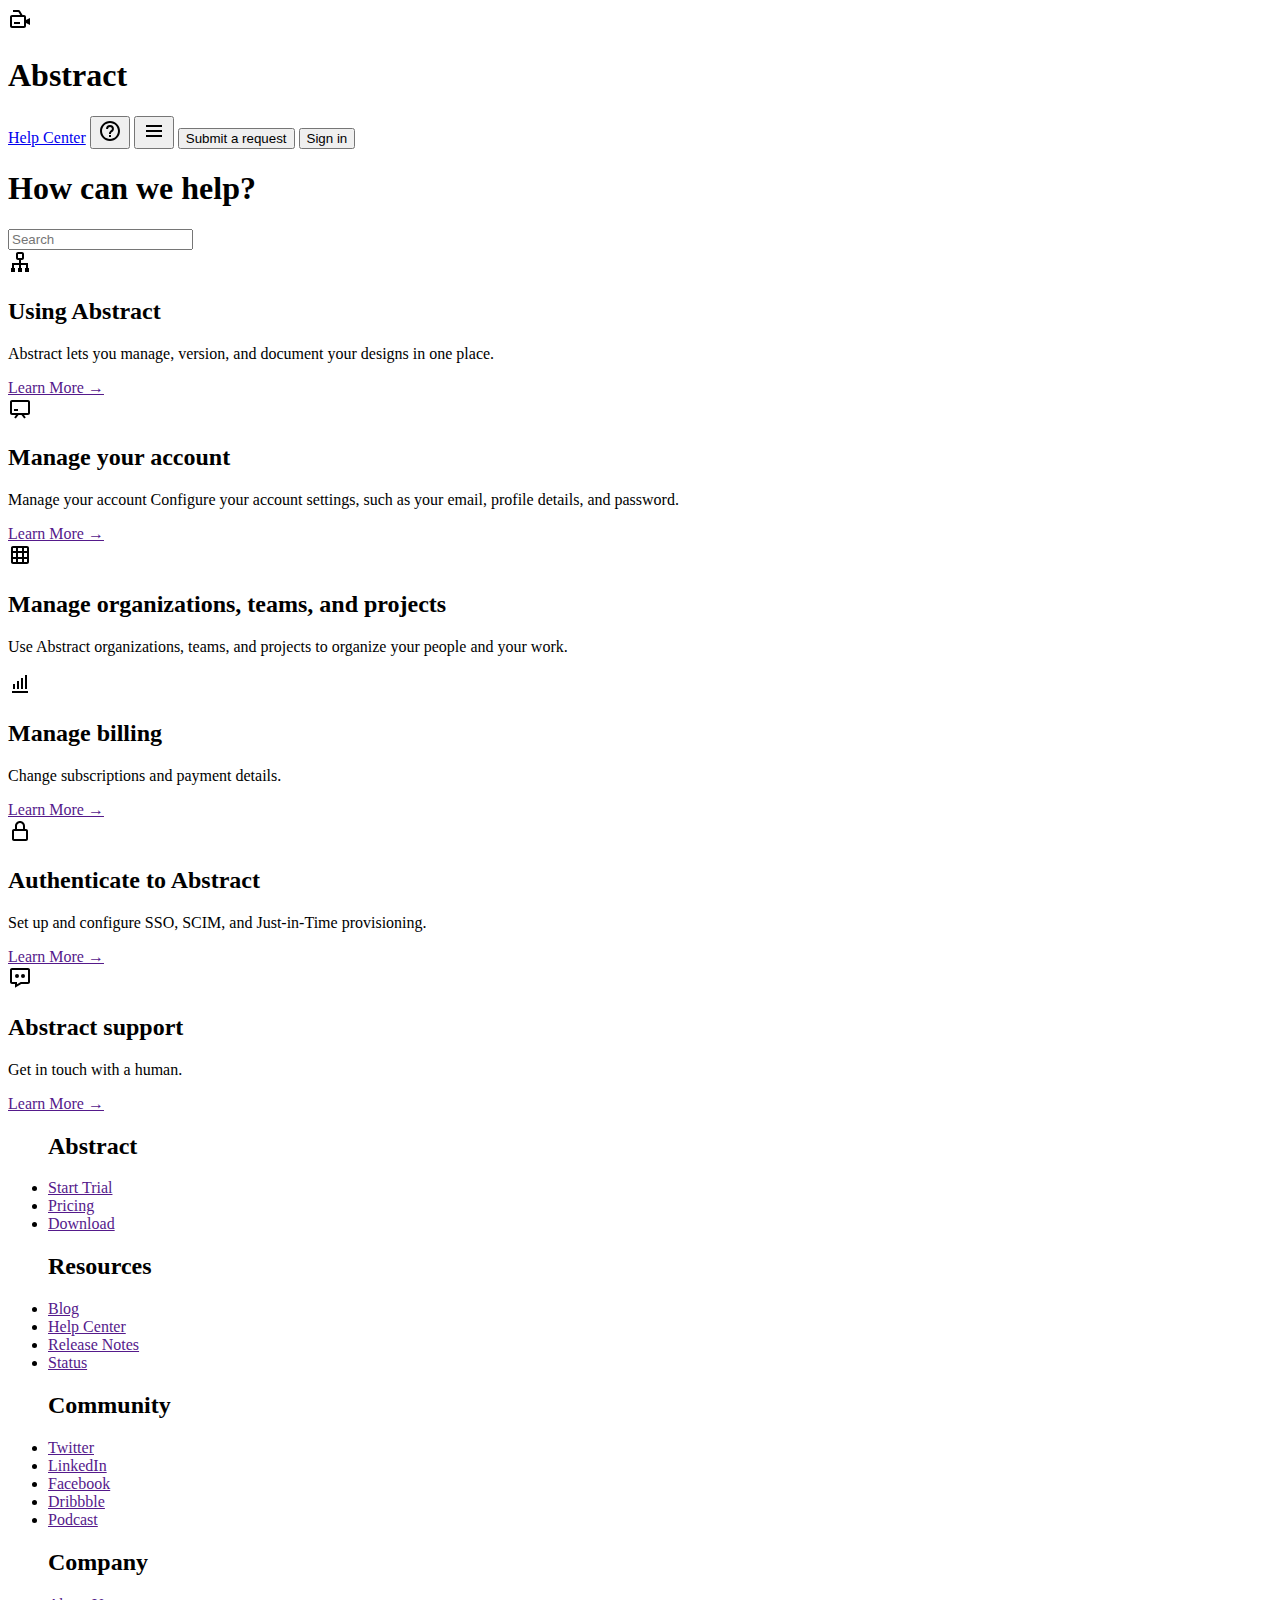
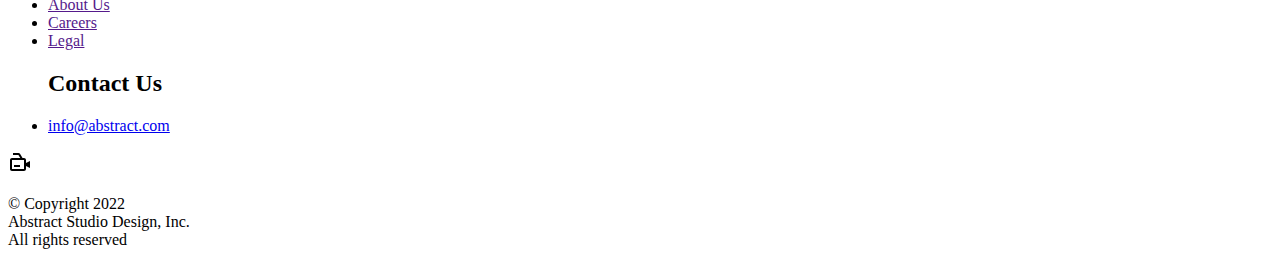
==== level-1/abstract/index.html @ 0150ed01 "Add BEM naming convention to html classes" ====
<!DOCTYPE html>
<html lang="en">
<head>
  <meta charset="UTF-8">
  <meta name="viewport" content="width=device-width, initial-scale=1.0"> 
  <title>Abstract</title>
  <link rel="stylesheet" href="./style.css">
</head>
<body>
  <header>
    <nav class="header">
      <img class="header__logo" src="./images/bx-logo.svg" alt="Company logo">
      <h1 class="header__logo-name">Abstract</h1>
      <a class="header__link" href="./index.html">Help Center</a>
      <button class="header__search">
        <img src="./images/bx-magnifying-glass.svg" alt="Magnifying glass icon">
      </button>
      <button class="header__hamburger">
        <img src="./images/bx-menu.svg" alt="Hamburger icon">
      </button>
      <button class="header__submit-request">Submit a request</button>
      <button class="header__sign-in">Sign in</button>
    </nav> 
  </header>
  <main>
    <section class="search-section">
      <h1 class="search-section__header">How can we help?</h1>
      <input class="search-section__search-bar" id="help-search" type="search" name="search" placeholder="Search">
    </section>
    <section class="catagory-list">
      <div class="catagory-list__item">
        <div><img src="./images/bx-sitemap.svg" alt="Branching Filesystem Icon"></div>
        <div>
          <h2>Using Abstract</h2>
          <p>Abstract lets you manage, version, and document your designs in 
            one place.</p>
          <a href="">Learn More &#8594</a>
        </div>
      </div>
      <div class="catagory-list__item">
        <div><img src="./images/bx-chalkboard.svg" alt="Chalkboard Icon"></div>
        <div>
          <h2>Manage your account</h2>
          <p>Manage your account Configure your account settings, such as your 
            email, profile details, and password.</p>
          <a href="">Learn More &#8594</a>
        </div>
      </div>
      <div class="catagory-list__item">
        <div><img src="./images/bx-grid.svg" alt="Grid Icon"></div>
        <div>
          <h2>Manage organizations, teams, and projects</h2>
          <p>Use Abstract organizations, teams, and projects to organize your 
            people and your work.</p>
        </div>
      </div>
      <div class="catagory-list__item">
        <div><img src="./images/bx-bar-chart-alt.svg" alt="Bar chart Icon"></div>
        <div>
          <h2>Manage billing</h2>
          <p>Change subscriptions and payment details.</p>
          <a href="">Learn More &#8594</a>
        </div>
      </div>
      <div class="catagory-list__item">
        <div><img src="./images/bx-lock-alt.svg" alt="Padlock Icon"></div>
        <div>
          <h2>Authenticate to Abstract</h2>
          <p>Set up and configure SSO, SCIM, and Just-in-Time provisioning.</p>
          <a href="">Learn More &#8594</a>
        </div>
      </div>
      <div class="catagory-list__item">
        <div><img src="./images/bx-message-dots.svg" alt="Message notification Icon"></div>
        <div>
          <h2>Abstract support</h2>
          <p>Get in touch with a human.</p>
          <a href="">Learn More &#8594</a>
        </div>
      </div>
    </section>
  </main>
  <footer>
    <section class="footer-links">
      <ul>
        <h2>Abstract</h2>
        <li><a href="">Start Trial</a></li>
        <li><a href="">Pricing</a></li>
        <li><a href="">Download</a></li>
      </ul>
      <ul>
        <h2>Resources</h2>
        <li><a href="">Blog</a></li>
        <li><a href="">Help Center</a></li>
        <li><a href="">Release Notes</a></li>
        <li><a href="">Status</a></li>
      </ul>
      <ul>
        <h2>Community</h2>
        <li><a href="">Twitter</a></li>
        <li><a href="">LinkedIn</a></li>
        <li><a href="">Facebook</a></li>
        <li><a href="">Dribbble</a></li>
        <li><a href="">Podcast</a></li>
      </ul>
      <ul>
        <h2>Company</h2>
        <li><a href="">About Us</a></li>
        <li><a href="">Careers</a></li>
        <li><a href="">Legal</a></li>
        <h2>Contact Us</h2>
        <li><a href="mailto:info@abstract.com">info@abstract.com</a></li>
      </ul>
    </section>
    <section class="footer-copyright">
      <img src="./images/bx-logo.svg" alt="Company Logo">
      <p>© Copyright 2022<br>
        Abstract Studio Design, Inc.<br>
        All rights reserved</p>
    </section>
  </footer>
</body>
</html>
---- level-1/abstract/style.css ----
@import url('https://fonts.googleapis.com/css2?family=Roboto:wght@400;700&display=swap');

:root{
  --ff-primary: 'Roboto', sans-serif;  
  --clr-primary-dark: #000000;
  --clr-primary-light: #fff;
  --clr-accent: #4C5FD5;
  --clr-neutral: #dadbf1;
}

/* GLOBAL */
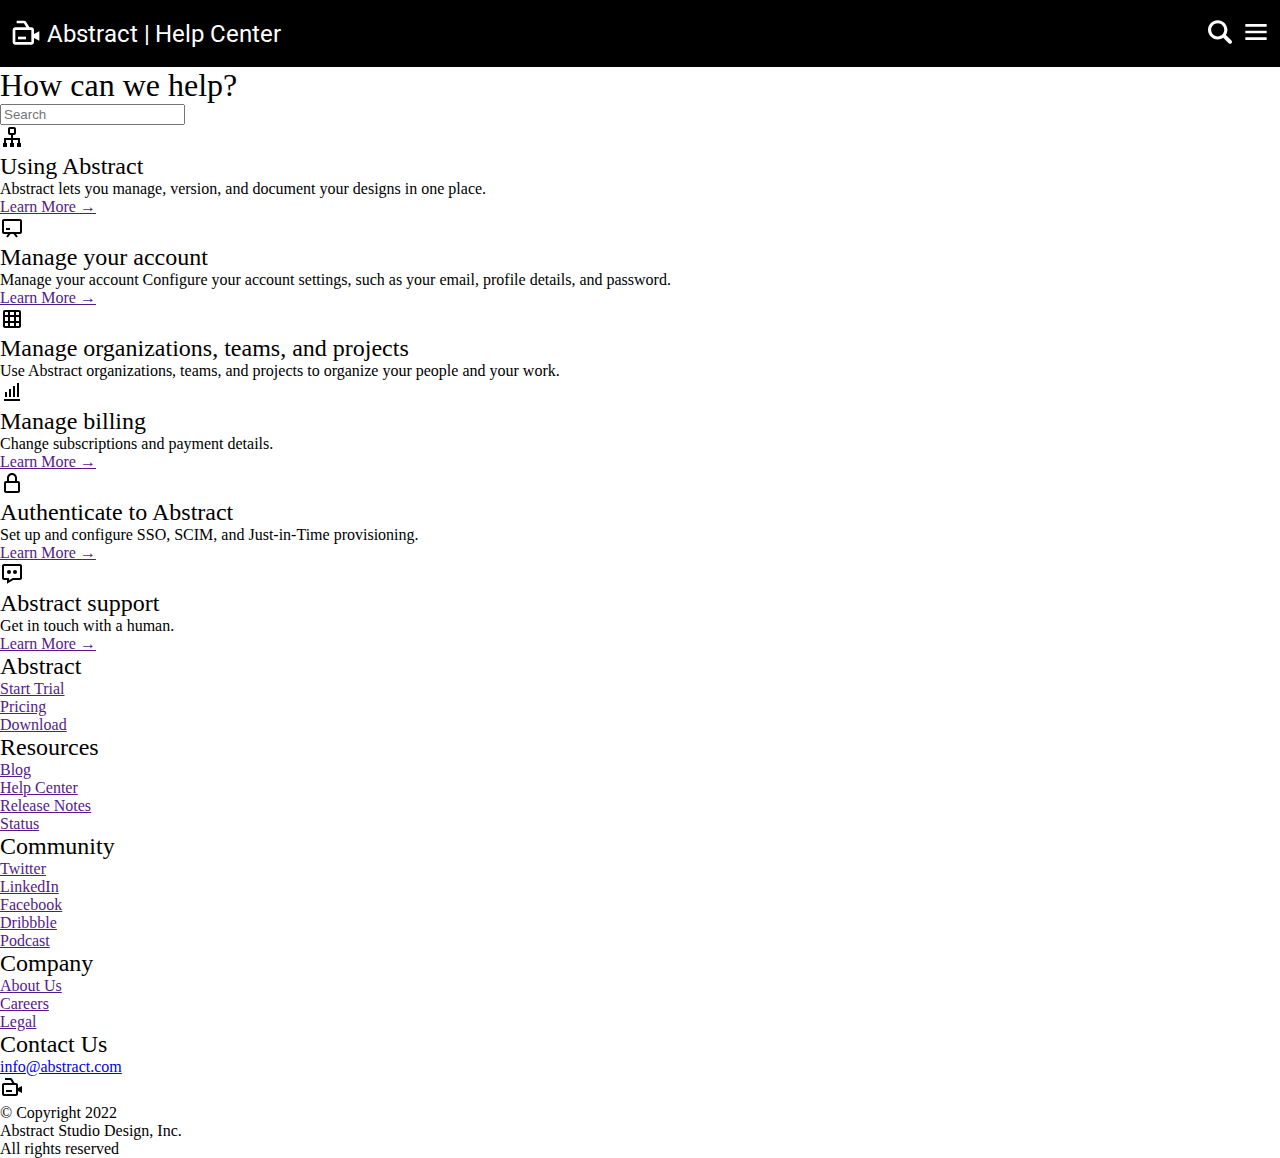
==== commit eee2c91b: "Add basic Header style" ====
--- a/level-1/abstract/index.html
+++ b/level-1/abstract/index.html
@@ -9,17 +9,21 @@
 <body>
   <header>
     <nav class="header">
-      <img class="header__logo" src="./images/bx-logo.svg" alt="Company logo">
-      <h1 class="header__logo-name">Abstract</h1>
+      <img class="header__logo filter--white" src="./images/bx-logo.svg" alt="Company logo">
+      <h1 class="header__logo-name">Abstract |</h1>
       <a class="header__link" href="./index.html">Help Center</a>
-      <button class="header__search">
-        <img src="./images/bx-magnifying-glass.svg" alt="Magnifying glass icon">
-      </button>
-      <button class="header__hamburger">
-        <img src="./images/bx-menu.svg" alt="Hamburger icon">
-      </button>
-      <button class="header__submit-request">Submit a request</button>
-      <button class="header__sign-in">Sign in</button>
+      <div class="header__button-container header__button-container--small-screen">
+        <button class="header__search">
+          <img class="filter--white" src="./images/bx-magnifying-glass.svg" alt="Magnifying glass icon">
+        </button>
+        <button class="header__hamburger">
+          <img class="filter--white" src="./images/bx-menu.svg" alt="Hamburger icon">
+        </button>
+      </div>
+      <div class="hidden header__button-container header__button-container--big-screen">
+        <button class="header__submit-request">Submit a request</button>
+        <button class="header__sign-in">Sign in</button>
+      </div>
     </nav> 
   </header>
   <main>
--- a/level-1/abstract/style.css
+++ b/level-1/abstract/style.css
@@ -9,4 +9,76 @@
 }
 
 /* GLOBAL */
+html {
+  box-sizing: border-box;
+  font-size: 16px;
+}
 
+body, h1, h2, h3, h4, h5, h6, p, ol, ul {
+  margin: 0;
+  padding: 0;
+  font-weight: normal;
+}
+
+.filter--white{
+  filter: invert(100%) sepia(16%) saturate(3459%) hue-rotate(210deg) brightness(105%) contrast(112%);
+}
+
+/* HEADER */
+.header{
+  background-color: var(--clr-primary-dark);
+  display: flex;
+  flex-wrap: wrap;
+  padding: 1em 0.5em;
+  align-items: center;
+}
+
+.header__logo, 
+.header__logo-name, 
+.header__link{
+  color: var(--clr-primary-light);
+  font-size: 1.5rem;
+  font-family: var(--ff-primary);
+  margin: 0 0.1em;
+}
+
+.header__logo{
+  width: 2rem;
+  height: 2rem;
+}
+
+.header__link{
+  text-decoration: none;
+}
+
+.header__link:hover{
+  text-decoration: underline;
+}
+
+.header__search, 
+.header__hamburger{
+  background-color: var(--clr-primary-dark);
+  border: none;
+  padding: 0;
+}
+
+.header__button-container{
+  margin-left: auto;
+  display: flex;
+  align-items: center;
+  gap: 0.5em;
+}
+
+.header__hamburger img{
+  height: 2rem;
+  width: 2rem;
+}
+
+.header__search img{
+  height: 1.5rem;
+  width: 1.5rem;
+}
+
+.hidden{
+  display: none;
+}
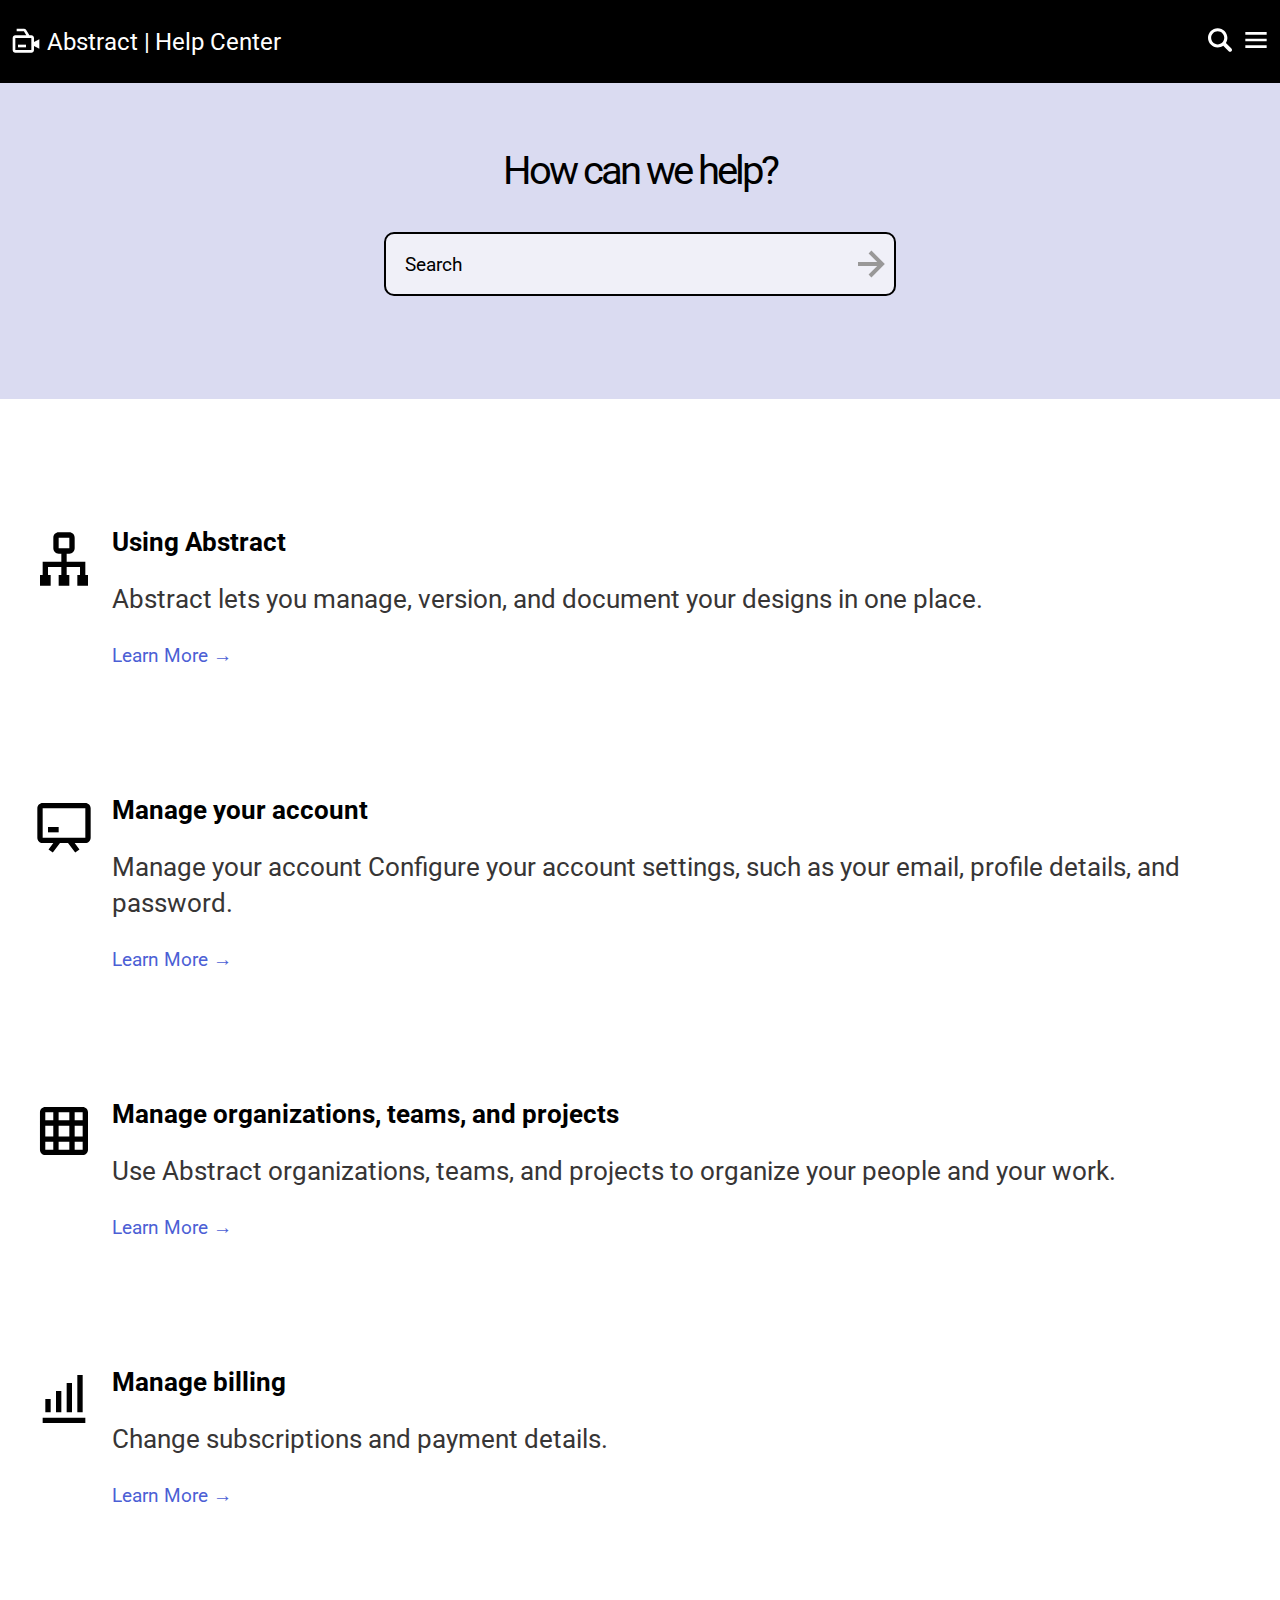
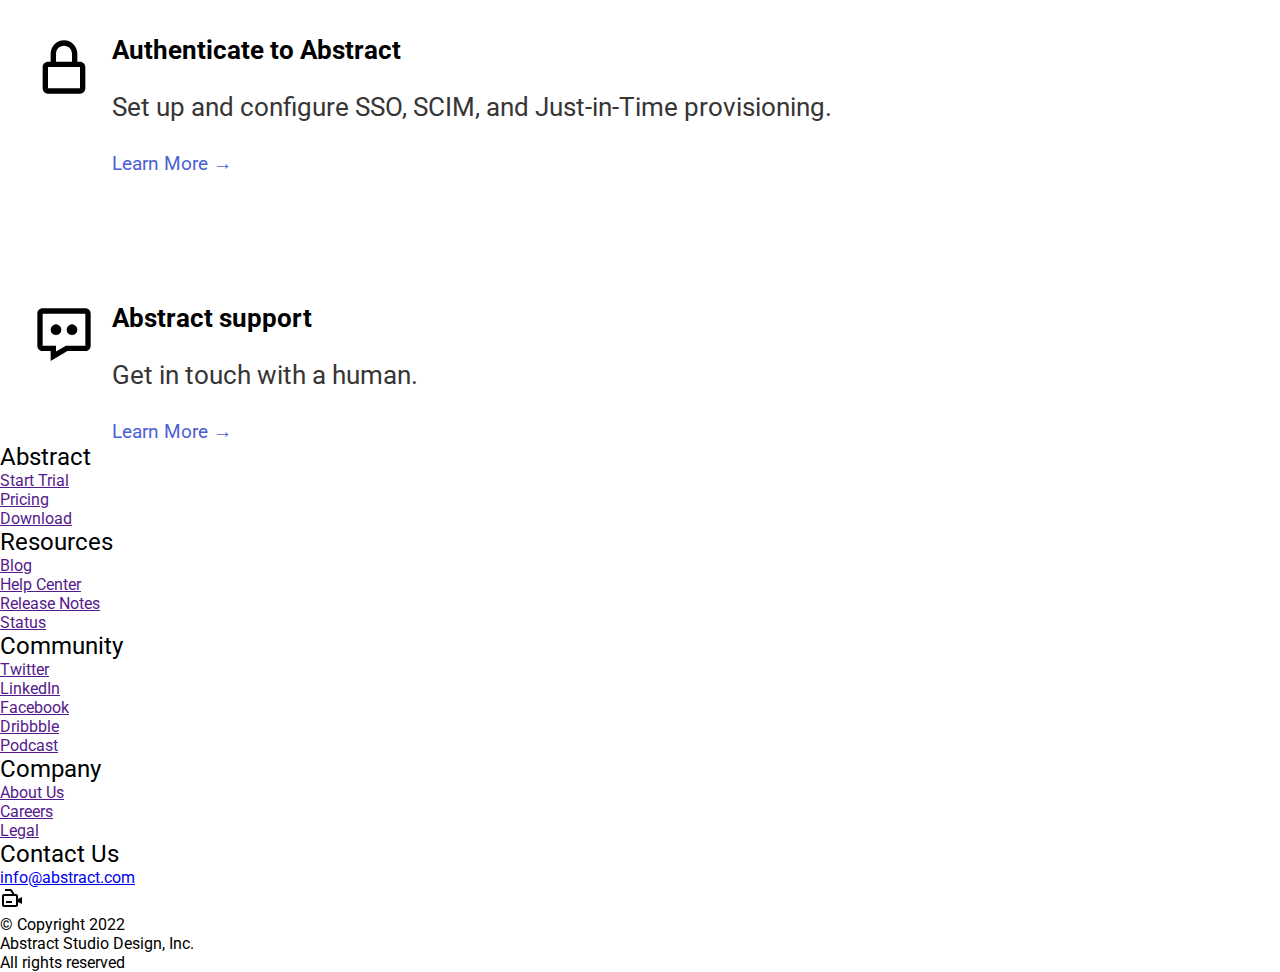
==== commit 7f218790: "Add category list style" ====
--- a/level-1/abstract/index.html
+++ b/level-1/abstract/index.html
@@ -10,8 +10,8 @@
   <header>
     <nav class="header">
       <img class="header__logo filter--white" src="./images/bx-logo.svg" alt="Company logo">
-      <h1 class="header__logo-name">Abstract |</h1>
-      <a class="header__link" href="./index.html">Help Center</a>
+      <h1 class="header__logo-name" title="Go to goabstract.com">Abstract |</h1>
+      <a class="header__link" href="./index.html" title="Home">Help Center</a>
       <div class="header__button-container header__button-container--small-screen">
         <button class="header__search">
           <img class="filter--white" src="./images/bx-magnifying-glass.svg" alt="Magnifying glass icon">
@@ -56,6 +56,7 @@
           <h2>Manage organizations, teams, and projects</h2>
           <p>Use Abstract organizations, teams, and projects to organize your 
             people and your work.</p>
+          <a href="">Learn More &#8594</a>
         </div>
       </div>
       <div class="catagory-list__item">
--- a/level-1/abstract/style.css
+++ b/level-1/abstract/style.css
@@ -18,6 +18,7 @@
   margin: 0;
   padding: 0;
   font-weight: normal;
+  font-family: var(--ff-primary);
 }
 
 .filter--white{
@@ -29,7 +30,7 @@
   background-color: var(--clr-primary-dark);
   display: flex;
   flex-wrap: wrap;
-  padding: 1em 0.5em;
+  padding: 1.5em 0.5em;
   align-items: center;
 }
 
@@ -42,9 +43,8 @@
   margin: 0 0.1em;
 }
 
-.header__logo{
-  width: 2rem;
-  height: 2rem;
+.header__logo-name{
+  user-select: none;
 }
 
 .header__link{
@@ -69,6 +69,7 @@
   gap: 0.5em;
 }
 
+.header__logo, 
 .header__hamburger img{
   height: 2rem;
   width: 2rem;
@@ -79,6 +80,87 @@
   width: 1.5rem;
 }
 
+/* SEARCH SECTION */
+.search-section{
+  background-color: var(--clr-neutral);
+  padding: 4em 0;
+}
+
+.search-section__header{
+  font-size: 2.5rem;
+  text-align: center;
+  letter-spacing: -3px;
+}
+
+.search-section__search-bar{
+  border-radius: 10px;
+  width: 90%;
+  display: block;
+  margin: 2em auto;
+  height: 4rem;
+  max-width: 32rem;
+  color: var(--clr-primary-dark);
+  border: 2px solid var(--clr-primary-dark);
+  padding-left:1em;
+  font-size: 1.2rem;
+  background: url("./images/bx-right-arrow.svg") no-repeat right;
+  box-shadow: inset 0 0 0 1000px rgba(255, 254, 254, 0.6);
+  background-size: 3rem;
+  font-family: var(--ff-primary);
+}
+
+.search-section__search-bar:hover{
+  border: 2px solid var(--clr-accent);
+}
+
+.search-section__search-bar::placeholder{
+  color: var(--clr-primary-dark);
+  opacity: 1;
+} 
+
+.search-section__search-bar:focus{
+  outline: none;
+  border: 2px solid var(--clr-accent);
+}
+
+/* CATAGORY LIST */
+.catagory-list{
+  padding: 0 1em;
+}
+
+.catagory-list__item{
+  margin-top: 8rem;
+  display: flex;
+}
+
+.catagory-list img{
+  width: 4rem;
+  margin: 0 1em;
+}
+
+.catagory-list p{
+  font-size: 1.6rem;
+  line-height: 1.4;
+  color: #373535;
+  margin-bottom: 1em;
+} 
+
+.catagory-list a{
+  color: var(--clr-accent);
+  text-decoration: none;
+  font-size: 1.2rem;
+}
+.catagory-list a:hover{
+  text-decoration: underline;
+}
+
+.catagory-list h2{
+  font-weight: bold;
+  font-size: 1.6rem;
+  margin-bottom: 1em;
+}   
+
+
 .hidden{
   display: none;
 }
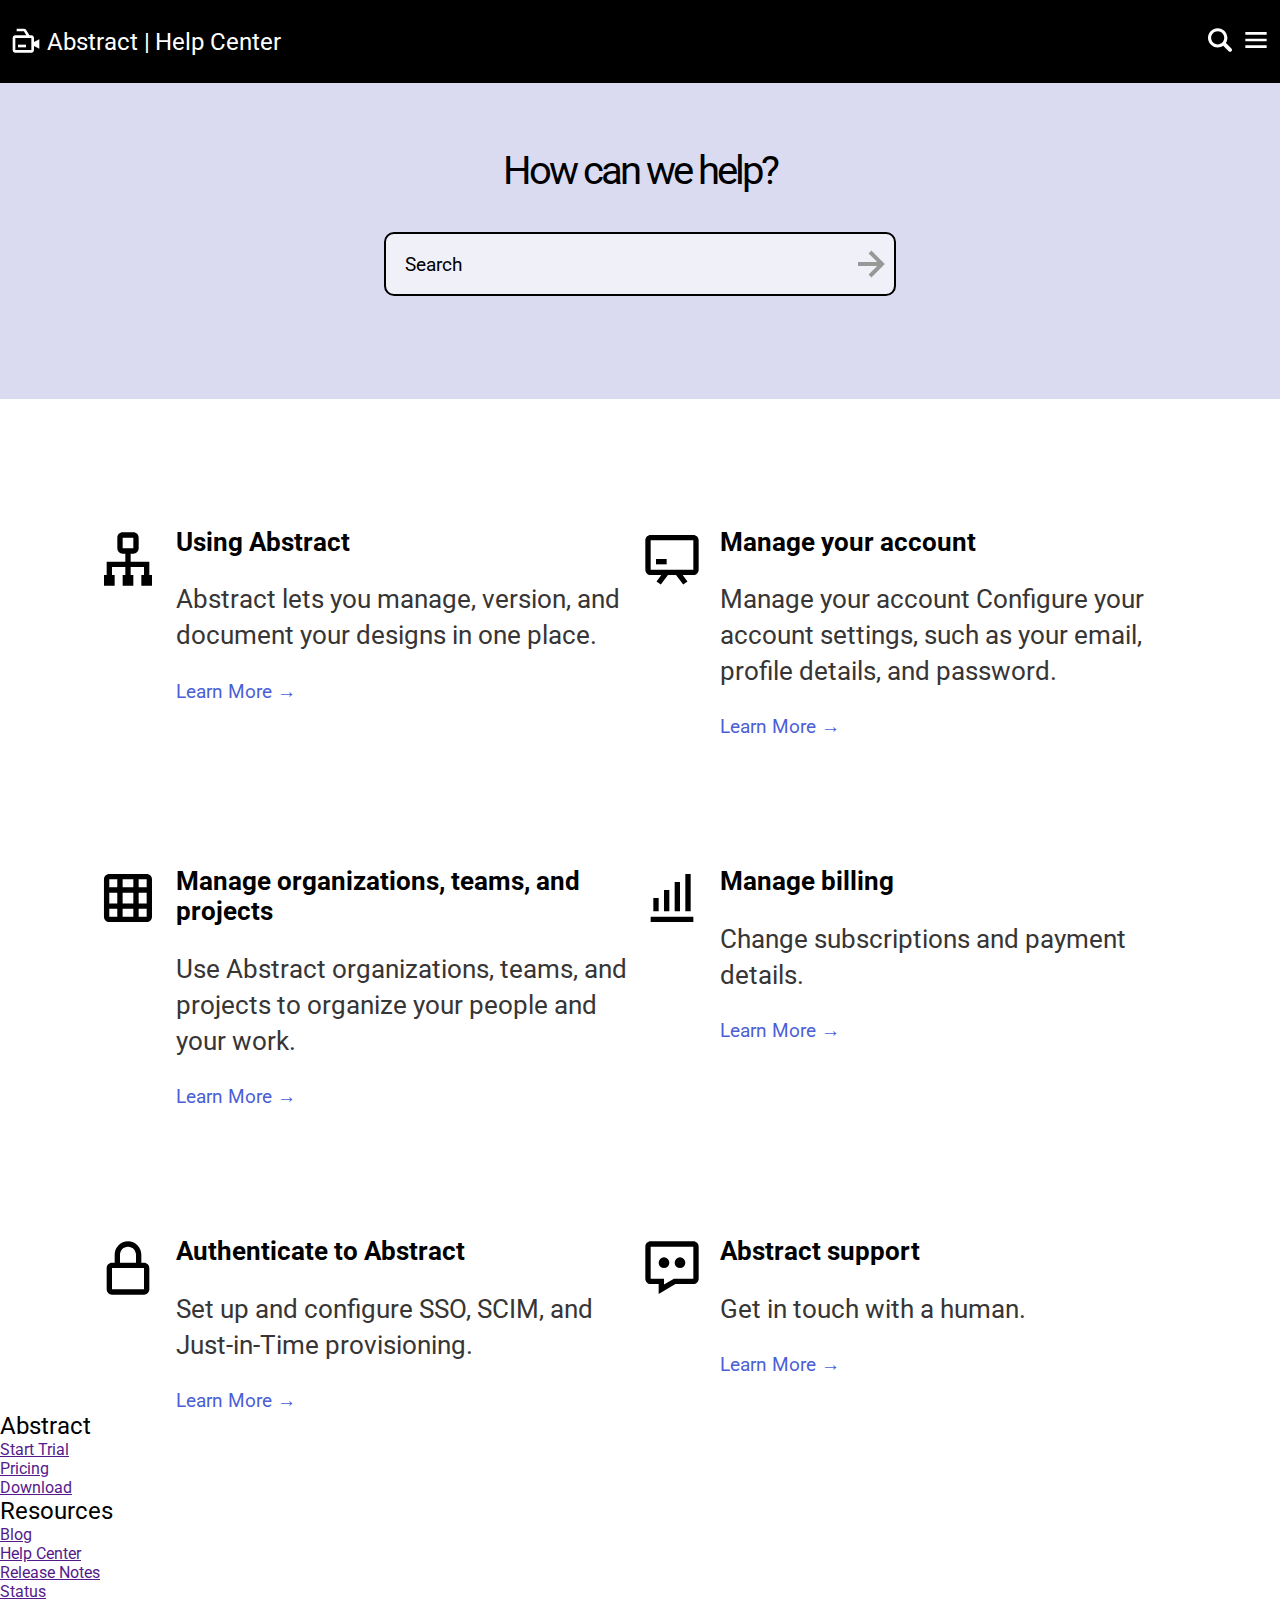
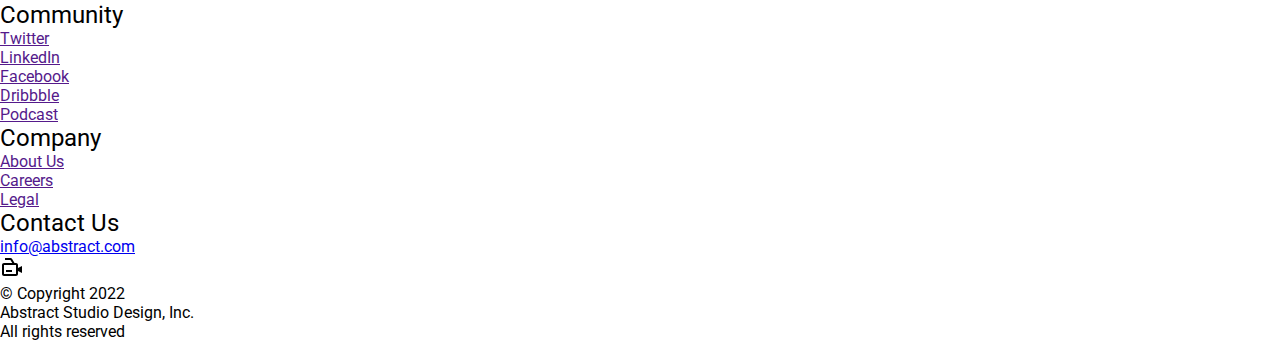
==== commit 37c7d387: "Add responsive wrapping rows in category list" ====
--- a/level-1/abstract/index.html
+++ b/level-1/abstract/index.html
@@ -32,55 +32,61 @@
       <input class="search-section__search-bar" id="help-search" type="search" name="search" placeholder="Search">
     </section>
     <section class="catagory-list">
-      <div class="catagory-list__item">
-        <div><img src="./images/bx-sitemap.svg" alt="Branching Filesystem Icon"></div>
-        <div>
-          <h2>Using Abstract</h2>
-          <p>Abstract lets you manage, version, and document your designs in 
-            one place.</p>
-          <a href="">Learn More &#8594</a>
+      <div class="catagory-list__row">
+        <div class="catagory-list__item">
+          <div><img src="./images/bx-sitemap.svg" alt="Branching Filesystem Icon"></div>
+          <div>
+            <h2>Using Abstract</h2>
+            <p>Abstract lets you manage, version, and document your designs in 
+              one place.</p>
+            <a href="">Learn More &#8594</a>
+          </div>
+        </div>
+        <div class="catagory-list__item">
+          <div><img src="./images/bx-chalkboard.svg" alt="Chalkboard Icon"></div>
+          <div>
+            <h2>Manage your account</h2>
+            <p>Manage your account Configure your account settings, such as your 
+              email, profile details, and password.</p>
+            <a href="">Learn More &#8594</a>
+          </div>
         </div>
       </div>
-      <div class="catagory-list__item">
-        <div><img src="./images/bx-chalkboard.svg" alt="Chalkboard Icon"></div>
-        <div>
-          <h2>Manage your account</h2>
-          <p>Manage your account Configure your account settings, such as your 
-            email, profile details, and password.</p>
-          <a href="">Learn More &#8594</a>
+      <div class="catagory-list__row">
+        <div class="catagory-list__item">
+          <div><img src="./images/bx-grid.svg" alt="Grid Icon"></div>
+          <div>
+            <h2>Manage organizations, teams, and projects</h2>
+            <p>Use Abstract organizations, teams, and projects to organize your 
+              people and your work.</p>
+            <a href="">Learn More &#8594</a>
+          </div>
+        </div>
+        <div class="catagory-list__item">
+          <div><img src="./images/bx-bar-chart-alt.svg" alt="Bar chart Icon"></div>
+          <div>
+            <h2>Manage billing</h2>
+            <p>Change subscriptions and payment details.</p>
+            <a href="">Learn More &#8594</a>
+          </div>
         </div>
       </div>
-      <div class="catagory-list__item">
-        <div><img src="./images/bx-grid.svg" alt="Grid Icon"></div>
-        <div>
-          <h2>Manage organizations, teams, and projects</h2>
-          <p>Use Abstract organizations, teams, and projects to organize your 
-            people and your work.</p>
-          <a href="">Learn More &#8594</a>
+      <div class="catagory-list__row">
+        <div class="catagory-list__item">
+          <div><img src="./images/bx-lock-alt.svg" alt="Padlock Icon"></div>
+          <div>
+            <h2>Authenticate to Abstract</h2>
+            <p>Set up and configure SSO, SCIM, and Just-in-Time provisioning.</p>
+            <a href="">Learn More &#8594</a>
+          </div>
         </div>
-      </div>
-      <div class="catagory-list__item">
-        <div><img src="./images/bx-bar-chart-alt.svg" alt="Bar chart Icon"></div>
-        <div>
-          <h2>Manage billing</h2>
-          <p>Change subscriptions and payment details.</p>
-          <a href="">Learn More &#8594</a>
-        </div>
-      </div>
-      <div class="catagory-list__item">
-        <div><img src="./images/bx-lock-alt.svg" alt="Padlock Icon"></div>
-        <div>
-          <h2>Authenticate to Abstract</h2>
-          <p>Set up and configure SSO, SCIM, and Just-in-Time provisioning.</p>
-          <a href="">Learn More &#8594</a>
-        </div>
-      </div>
-      <div class="catagory-list__item">
-        <div><img src="./images/bx-message-dots.svg" alt="Message notification Icon"></div>
-        <div>
-          <h2>Abstract support</h2>
-          <p>Get in touch with a human.</p>
-          <a href="">Learn More &#8594</a>
+        <div class="catagory-list__item">
+          <div><img src="./images/bx-message-dots.svg" alt="Message notification Icon"></div>
+          <div>
+            <h2>Abstract support</h2>
+            <p>Get in touch with a human.</p>
+            <a href="">Learn More &#8594</a>
+          </div>
         </div>
       </div>
     </section>
--- a/level-1/abstract/style.css
+++ b/level-1/abstract/style.css
@@ -128,14 +128,22 @@
   padding: 0 1em;
 }
 
+.catagory-list__row{
+  display: flex;
+  justify-content: center;
+  align-items: center;
+  flex-direction: column;
+}
+
 .catagory-list__item{
   margin-top: 8rem;
   display: flex;
+  max-width: 34em;
 }
 
 .catagory-list img{
   width: 4rem;
-  margin: 0 1em;
+  margin-right: 1em;
 }
 
 .catagory-list p{
@@ -160,7 +168,24 @@
   margin-bottom: 1em;
 }   
 
+/* MEDIA QUERY */
+/* THERE SEEMS TO BE THREE MEDIA QUERIES IN THE WEBSITE*/
+@media all and (min-width: 48em){
+  .catagory-list{
+    padding: 0 4em;
+  }
 
+  .catagory-list__row{
+    flex-direction: row;
+    align-items: flex-start;
+  }
+
+  .catagory-list__item{
+    flex-basis: 100%;
+  }
+}
+
+/* IMPORTANT PROPERTIES */
 .hidden{
   display: none;
 }
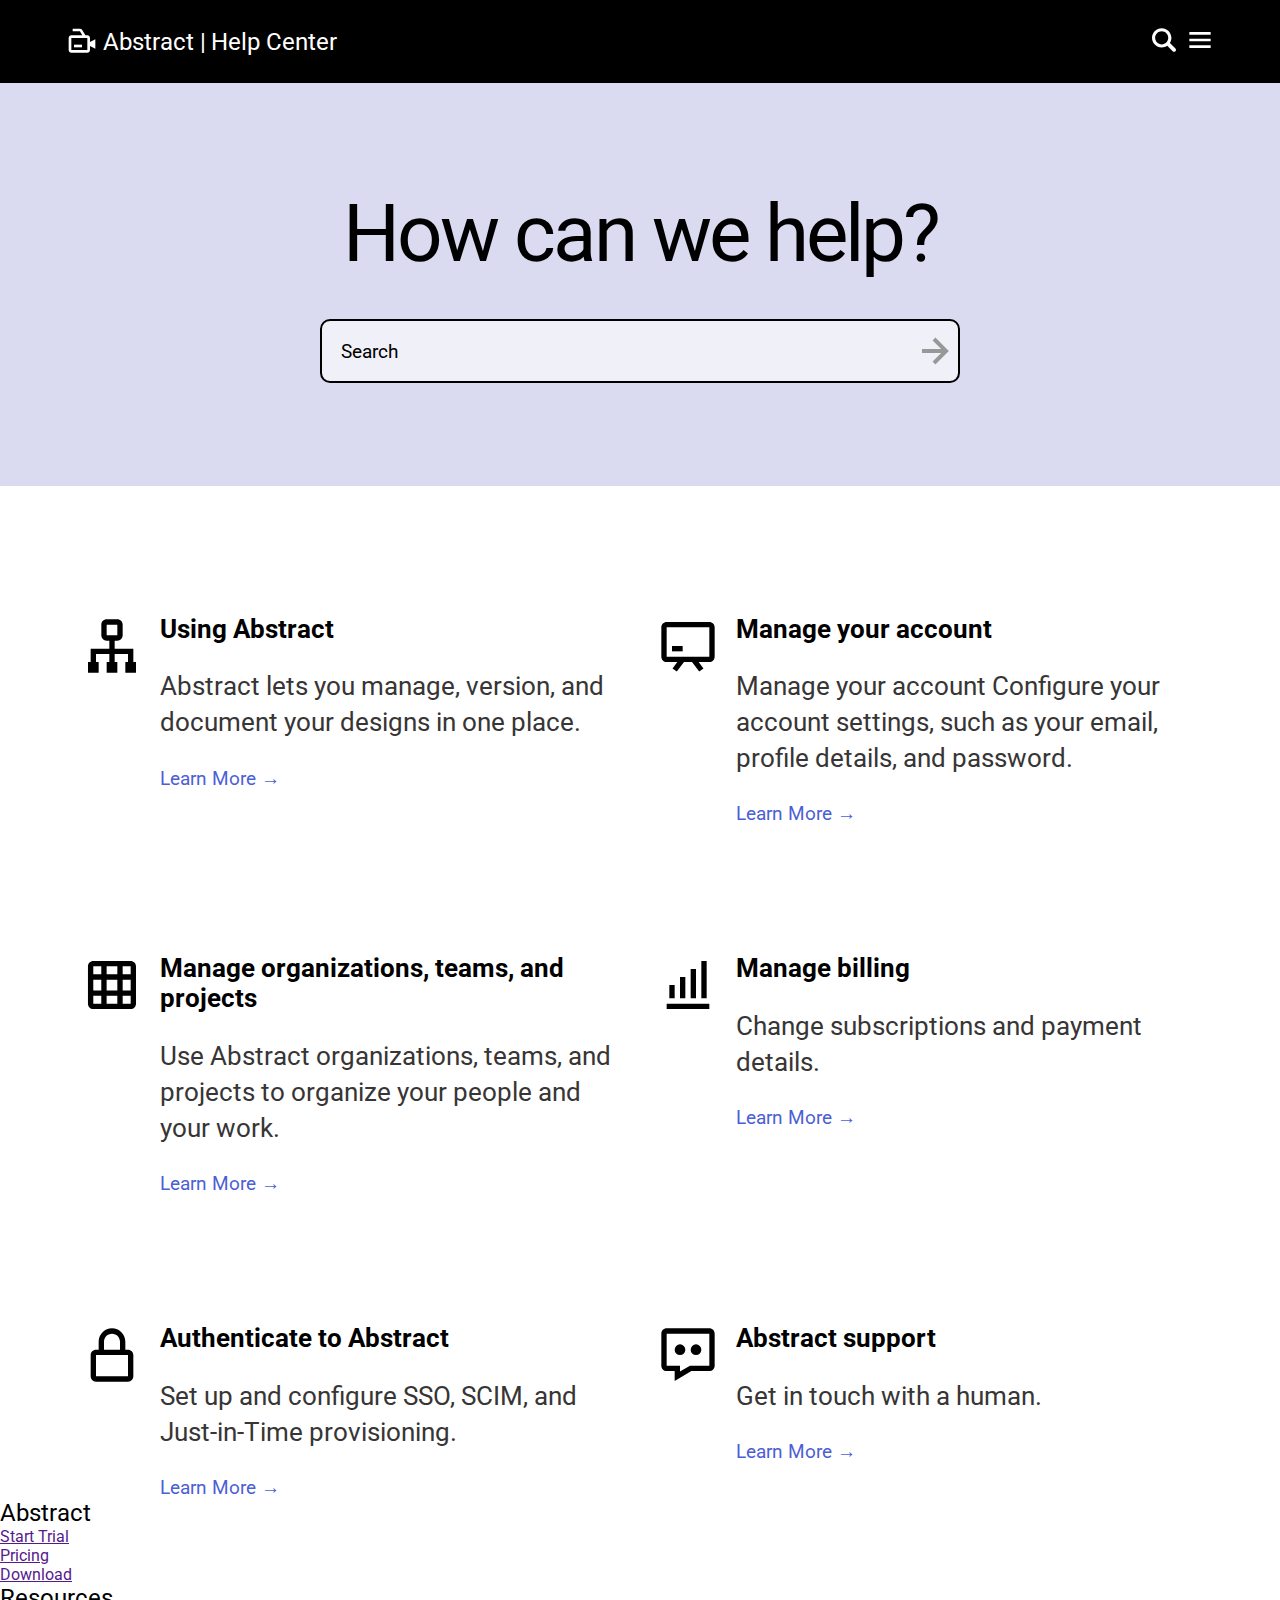
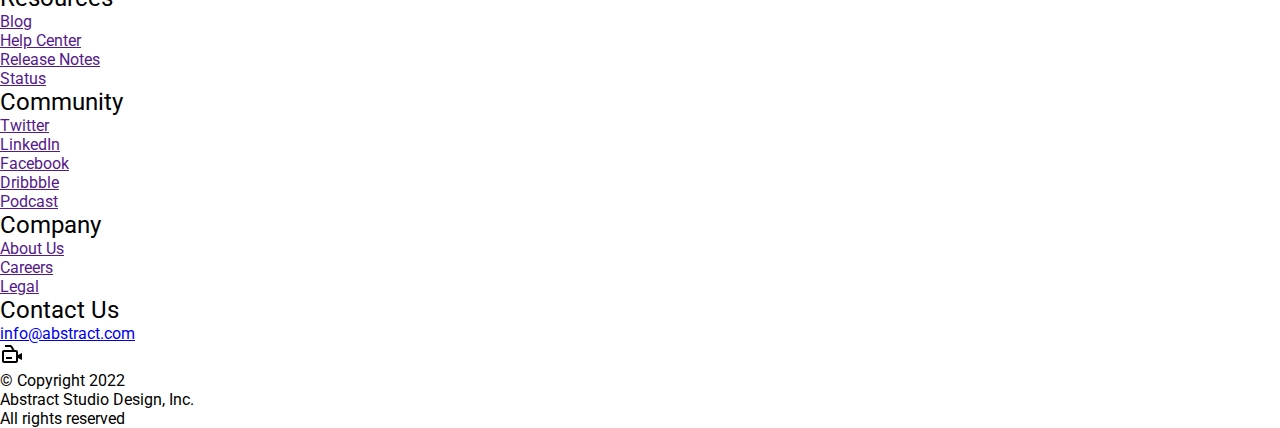
==== commit 7354a698: "Add media queries and responsive layout" ====
--- a/level-1/abstract/index.html
+++ b/level-1/abstract/index.html
@@ -5,6 +5,7 @@
   <meta name="viewport" content="width=device-width, initial-scale=1.0"> 
   <title>Abstract</title>
   <link rel="stylesheet" href="./style.css">
+  <link rel="icon" href="./images/bx-logo.svg">
 </head>
 <body>
   <header>
--- a/level-1/abstract/style.css
+++ b/level-1/abstract/style.css
@@ -98,7 +98,7 @@
   display: block;
   margin: 2em auto;
   height: 4rem;
-  max-width: 32rem;
+  max-width: 40rem;
   color: var(--clr-primary-dark);
   border: 2px solid var(--clr-primary-dark);
   padding-left:1em;
@@ -131,7 +131,6 @@
 .catagory-list__row{
   display: flex;
   justify-content: center;
-  align-items: center;
   flex-direction: column;
 }
 
@@ -170,13 +169,37 @@
 
 /* MEDIA QUERY */
 /* THERE SEEMS TO BE THREE MEDIA QUERIES IN THE WEBSITE*/
+@media all and (min-width: 31em){
+  .search-section__header{
+    font-size: 4rem;
+  }
+
+  .catagory-list{
+    padding: 0 2em;
+  }
+
+  .catagory-list__row{
+    align-items: center;
+  }
+}
+
 @media all and (min-width: 48em){
+  .header{
+    padding: 1.5em 4em;
+  }
+
+  .search-section__header{
+    font-size: 5rem;
+    padding-top: 0.5em;
+  }
+
   .catagory-list{
     padding: 0 4em;
   }
 
   .catagory-list__row{
     flex-direction: row;
+    gap: 2em;
     align-items: flex-start;
   }
 
@@ -184,6 +207,8 @@
     flex-basis: 100%;
   }
 }
+
+/* 75em for javascript media query header buttons */
 
 /* IMPORTANT PROPERTIES */
 .hidden{
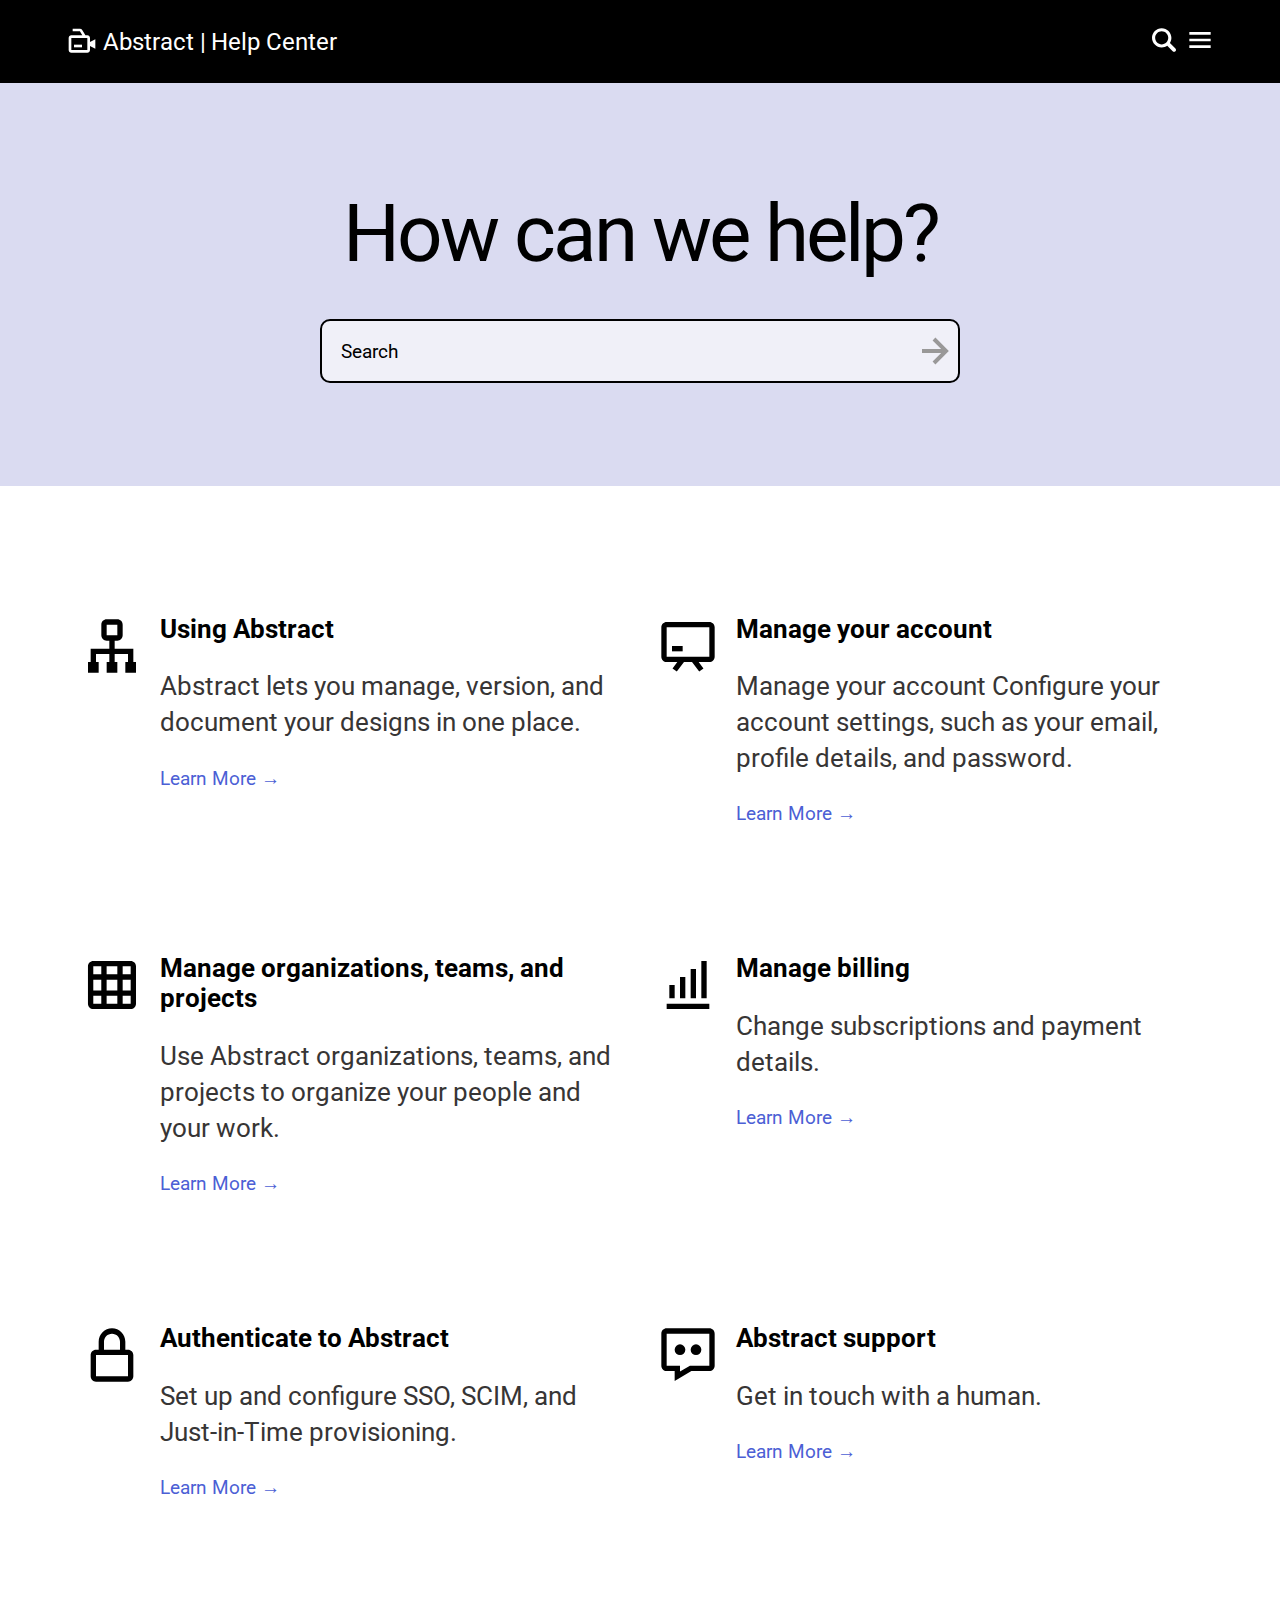
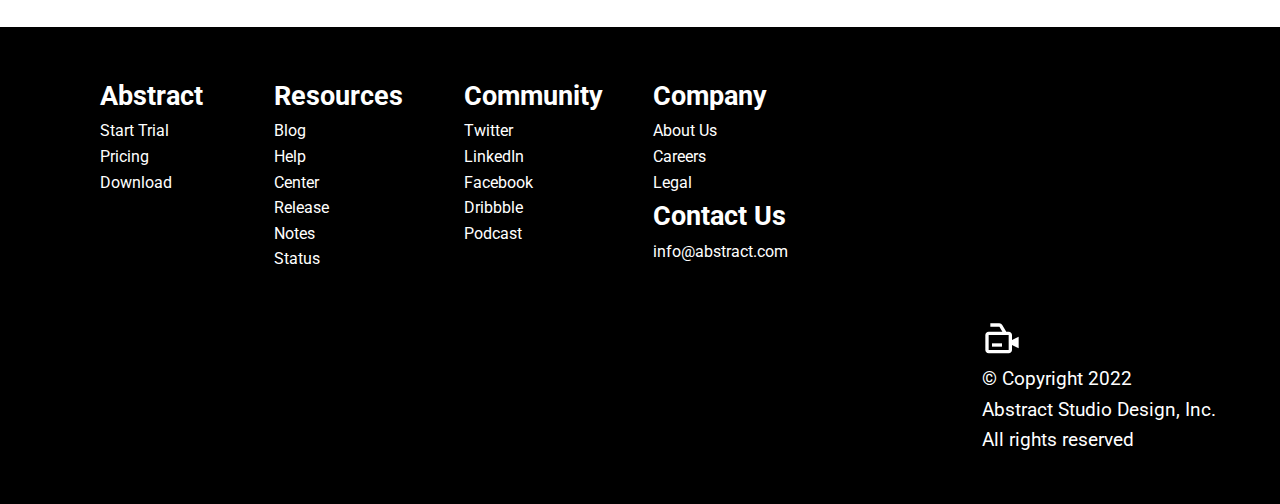
==== commit 983d424a: "Add responsive footer style" ====
--- a/level-1/abstract/index.html
+++ b/level-1/abstract/index.html
@@ -94,38 +94,44 @@
   </main>
   <footer>
     <section class="footer-links">
-      <ul>
-        <h2>Abstract</h2>
-        <li><a href="">Start Trial</a></li>
-        <li><a href="">Pricing</a></li>
-        <li><a href="">Download</a></li>
-      </ul>
-      <ul>
-        <h2>Resources</h2>
-        <li><a href="">Blog</a></li>
-        <li><a href="">Help Center</a></li>
-        <li><a href="">Release Notes</a></li>
-        <li><a href="">Status</a></li>
-      </ul>
-      <ul>
-        <h2>Community</h2>
-        <li><a href="">Twitter</a></li>
-        <li><a href="">LinkedIn</a></li>
-        <li><a href="">Facebook</a></li>
-        <li><a href="">Dribbble</a></li>
-        <li><a href="">Podcast</a></li>
-      </ul>
-      <ul>
-        <h2>Company</h2>
-        <li><a href="">About Us</a></li>
-        <li><a href="">Careers</a></li>
-        <li><a href="">Legal</a></li>
-        <h2>Contact Us</h2>
-        <li><a href="mailto:info@abstract.com">info@abstract.com</a></li>
-      </ul>
+      <div class="footer-links__row">
+        <ul>
+          <h2>Abstract</h2>
+          <li><a href="">Start Trial</a></li>
+          <li><a href="">Pricing</a></li>
+          <li><a href="">Download</a></li>
+        </ul>
+        <ul>
+          <h2>Resources</h2>
+          <li><a href="">Blog</a></li>
+          <li><a href="">Help</a></li> 
+          <li><a href="">Center</a></li>
+          <li><a href="">Release</a></li>
+          <li><a href="">Notes</a></li>
+          <li><a href="">Status</a></li>
+        </ul>
+      </div>
+      <div class="footer-links__row">
+        <ul>
+          <h2>Community</h2>
+          <li><a href="">Twitter</a></li>
+          <li><a href="">LinkedIn</a></li>
+          <li><a href="">Facebook</a></li>
+          <li><a href="">Dribbble</a></li>
+          <li><a href="">Podcast</a></li>
+        </ul>
+        <ul>
+          <h2>Company</h2>
+          <li><a href="">About Us</a></li>
+          <li><a href="">Careers</a></li>
+          <li><a href="">Legal</a></li>
+          <h2>Contact Us</h2>
+          <li><a href="mailto:info@abstract.com">info@abstract.com</a></li>
+        </ul>
+      </div>
     </section>
     <section class="footer-copyright">
-      <img src="./images/bx-logo.svg" alt="Company Logo">
+      <img class="filter--white" src="./images/bx-logo.svg" alt="Company Logo">
       <p>© Copyright 2022<br>
         Abstract Studio Design, Inc.<br>
         All rights reserved</p>
--- a/level-1/abstract/style.css
+++ b/level-1/abstract/style.css
@@ -135,7 +135,7 @@
 }
 
 .catagory-list__item{
-  margin-top: 8rem;
+  margin-top: 8em;
   display: flex;
   max-width: 34em;
 }
@@ -167,8 +167,53 @@
   margin-bottom: 1em;
 }   
 
+/* FOOTER */
+footer{
+  margin-top: 8em;
+  padding: 3em 1em;
+  background-color: var(--clr-primary-dark);
+  color: var(--clr-primary-light);
+}
+
+footer li{
+  list-style-type: none;
+}
+
+footer a{
+  text-decoration: none;
+  color: var(--clr-primary-light);
+}
+
+footer ul{
+  line-height: 1.6;
+}
+
+footer a:hover{
+  text-decoration: underline;
+}
+
+.footer-links h2{
+  font-size: 1.7rem;
+  font-weight: bold;
+}
+
+.footer-links__row{
+  display: flex;
+  justify-content: space-between;
+  width: 70%;
+  margin-bottom: 3em;
+}
+
+.footer-copyright img{
+  width: 2.5rem;
+}
+
+.footer-copyright p{
+  font-size: 1.2rem;
+  line-height: 1.6;
+}
+
 /* MEDIA QUERY */
-/* THERE SEEMS TO BE THREE MEDIA QUERIES IN THE WEBSITE*/
 @media all and (min-width: 31em){
   .search-section__header{
     font-size: 4rem;
@@ -180,6 +225,22 @@
 
   .catagory-list__row{
     align-items: center;
+  }
+}
+
+@media all and (min-width: 40em){
+  footer{
+    display: flex;
+    justify-content: space-between;
+  }
+
+  .footer-copyright{
+    margin-top: auto;
+    margin-left: auto;
+  }
+
+  .footer-links__row{
+    width: 18em;
   }
 }
 
@@ -206,6 +267,36 @@
   .catagory-list__item{
     flex-basis: 100%;
   }
+
+  footer{
+    display: block;
+  } 
+
+  .footer-links__row{
+    width: 100%;
+    justify-content: space-evenly;
+  }
+
+  .footer-copyright{
+    width: fit-content;
+  }
+}
+
+@media all and (min-width: 63em){
+  footer{
+    padding: 3em 4em;
+  }
+
+  .footer-links{
+    display:flex;
+    justify-content: space-between;
+    width: 65%;
+  } 
+
+  .footer-links__row{
+    justify-content: space-around;
+    flex: 1 1 auto;
+  }
 }
 
 /* 75em for javascript media query header buttons */
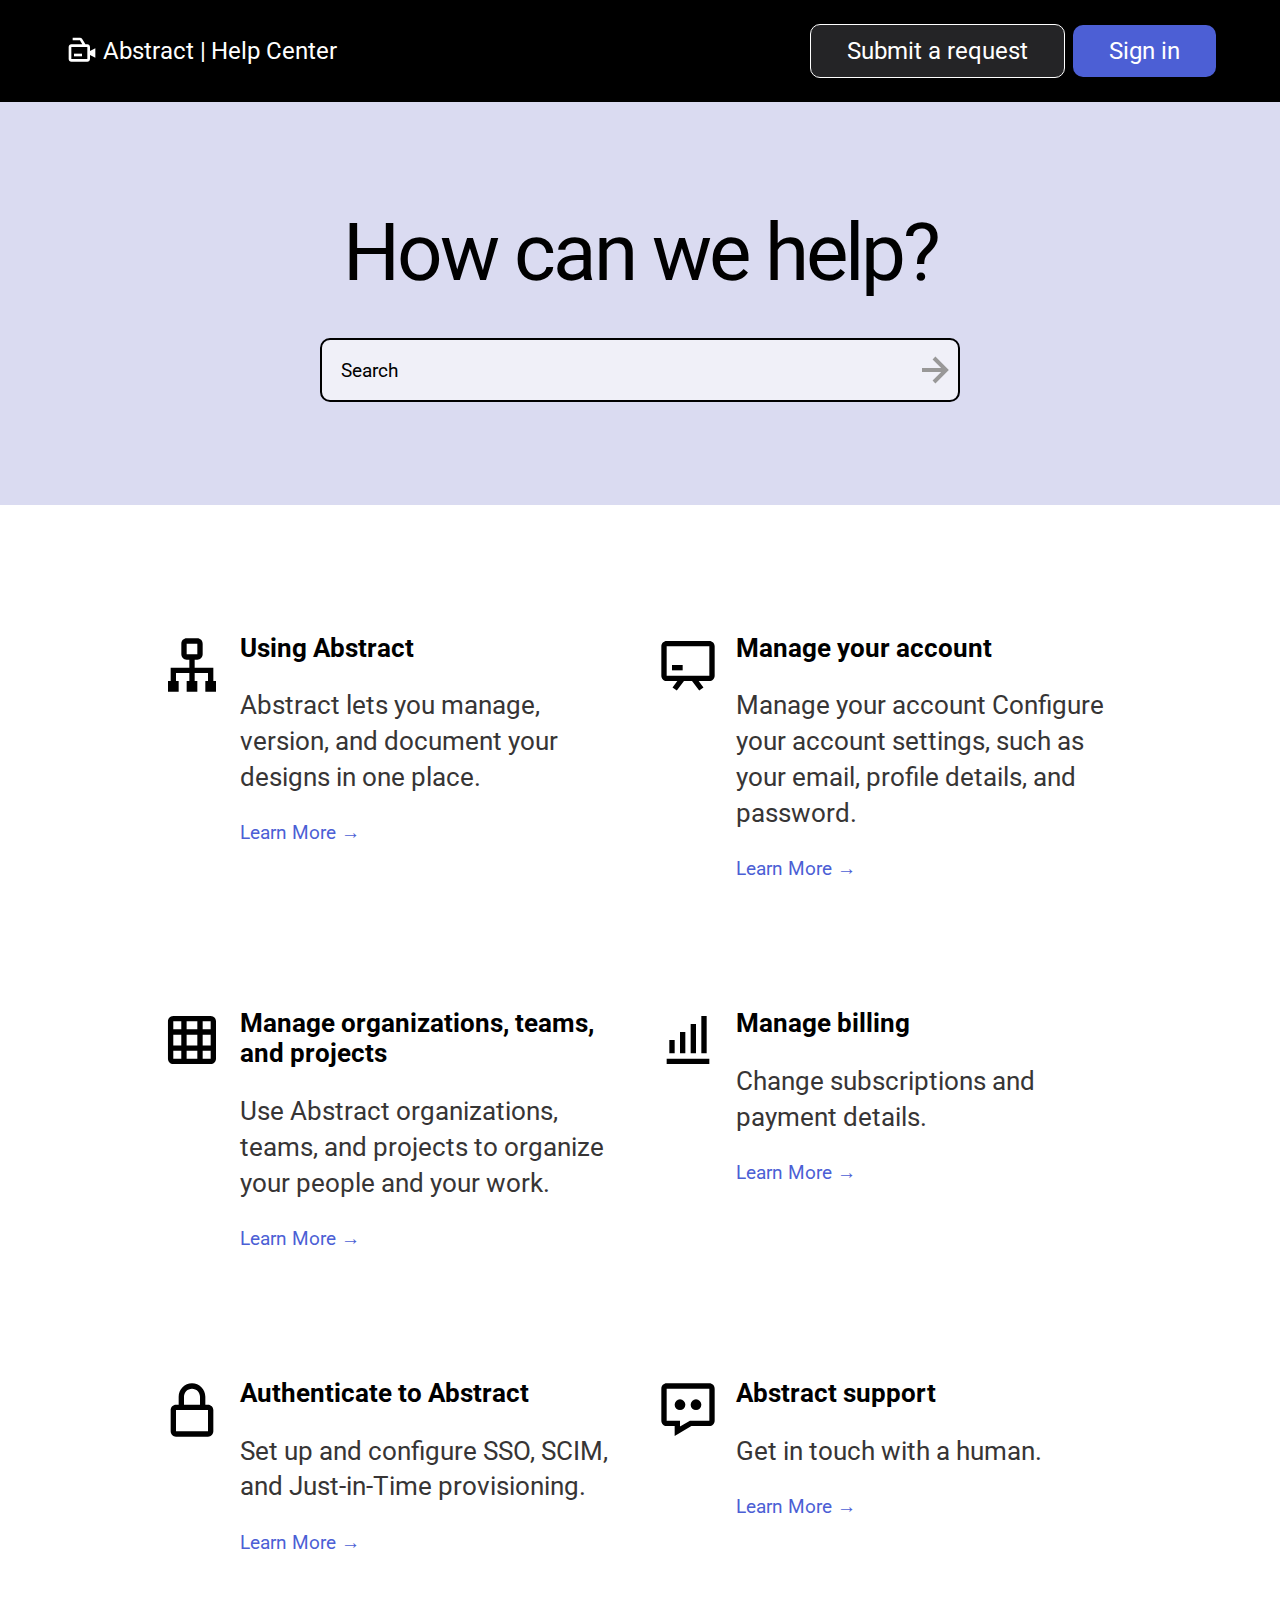
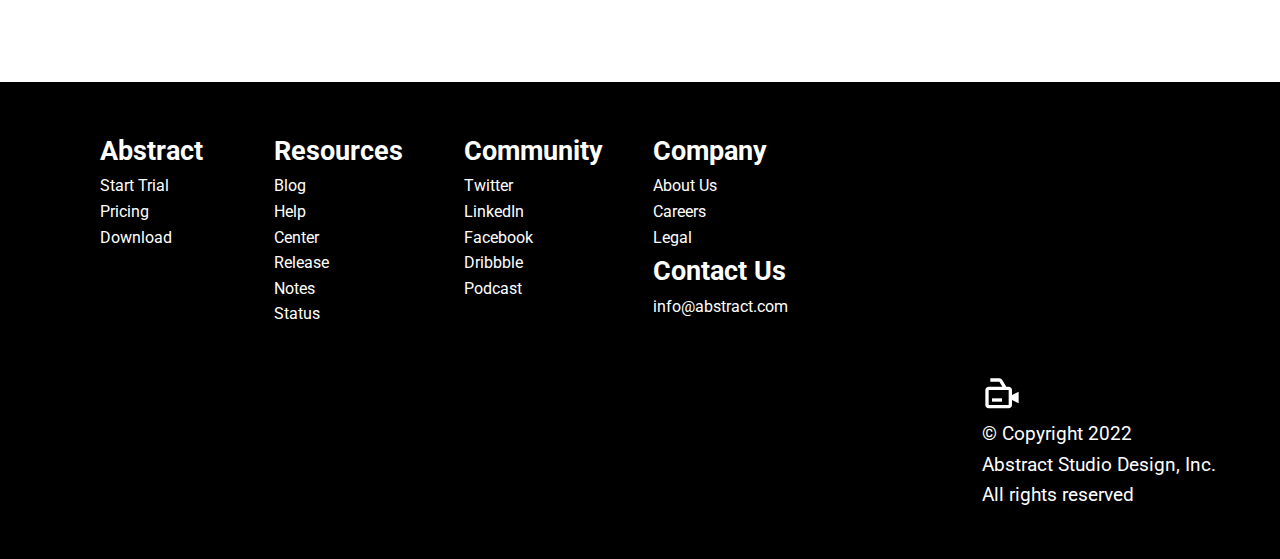
==== commit 6b500961: "Add responsive navbar buttons" ====
--- a/level-1/abstract/index.html
+++ b/level-1/abstract/index.html
@@ -21,7 +21,7 @@
           <img class="filter--white" src="./images/bx-menu.svg" alt="Hamburger icon">
         </button>
       </div>
-      <div class="hidden header__button-container header__button-container--big-screen">
+      <div class="header__button-container header__button-container--big-screen">
         <button class="header__submit-request">Submit a request</button>
         <button class="header__sign-in">Sign in</button>
       </div>
--- a/level-1/abstract/style.css
+++ b/level-1/abstract/style.css
@@ -9,8 +9,7 @@
 }
 
 /* GLOBAL */
-html {
-  box-sizing: border-box;
+html { box-sizing: border-box;
   font-size: 16px;
 }
 
@@ -62,6 +61,11 @@
   padding: 0;
 }
 
+.header__search:hover, 
+.header__hamburger:hover{
+  cursor: pointer;
+}
+
 .header__button-container{
   margin-left: auto;
   display: flex;
@@ -78,6 +82,10 @@
 .header__search img{
   height: 1.5rem;
   width: 1.5rem;
+}
+
+.header__button-container--big-screen{
+  display: none;
 }
 
 /* SEARCH SECTION */
@@ -256,12 +264,16 @@
 
   .catagory-list{
     padding: 0 4em;
+    display: flex;
+    flex-direction: column;
+    align-items: center;
   }
 
   .catagory-list__row{
     flex-direction: row;
     gap: 2em;
     align-items: flex-start;
+    max-width: 60rem;
   }
 
   .catagory-list__item{
@@ -299,7 +311,48 @@
   }
 }
 
-/* 75em for javascript media query header buttons */
+@media all and (min-width: 75em){
+  .header__button-container--big-screen{
+    margin-left: auto;
+    display: flex;
+    align-items: center;
+    gap: 0.5em;
+  }
+
+  .header__button-container--small-screen{
+    display: none;
+  }
+
+  .header__sign-in{
+    background-color: var(--clr-accent);
+    border: none;
+    font-family: var(--ff-primary);
+    color: var(--clr-primary-light);
+    padding: 0.5em 1.5em;
+    font-size: 1.5rem;
+    border-radius: 10px;
+  }
+
+  .header__sign-in:hover{
+    cursor: pointer;
+    background-color: var(--clr-primary-light);
+    color: var(--clr-primary-dark);
+  }
+
+  .header__submit-request{
+    background-color: #242426;
+    border: 1px solid var(--clr-primary-light);
+    font-family: var(--ff-primary);
+    color: var(--clr-primary-light);
+    padding: 0.5em 1.5em;
+    font-size: 1.5rem;
+    border-radius: 10px;
+  }
+
+  .header__submit-request:hover{
+    cursor: pointer;
+  }
+}
 
 /* IMPORTANT PROPERTIES */
 .hidden{
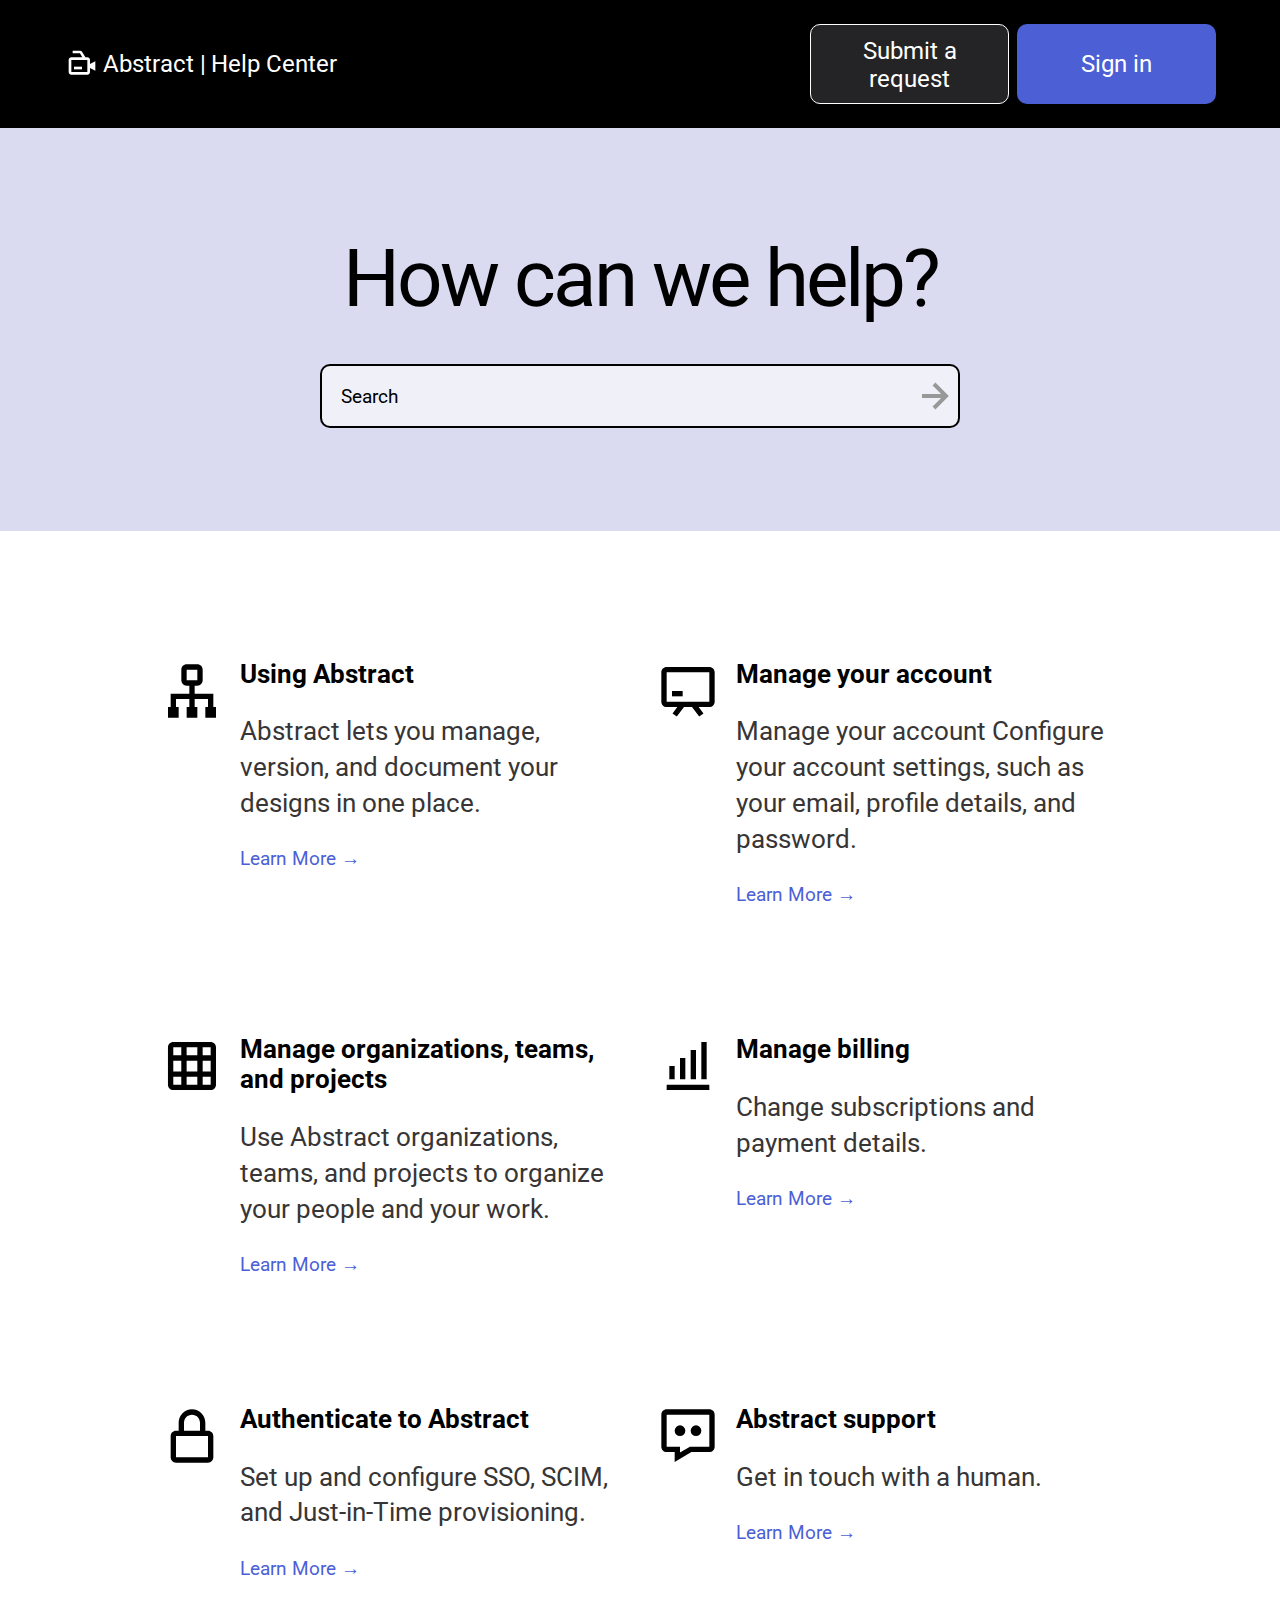
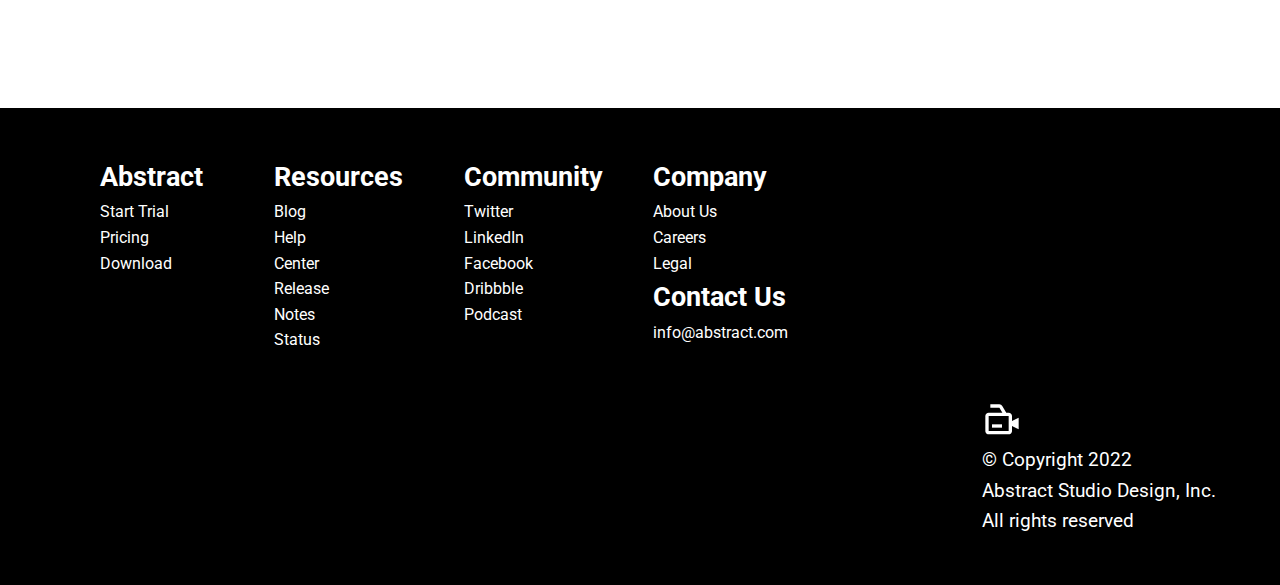
==== commit 446f596a: "Add script for reactive hamburger menu" ====
--- a/level-1/abstract/index.html
+++ b/level-1/abstract/index.html
@@ -6,6 +6,7 @@
   <title>Abstract</title>
   <link rel="stylesheet" href="./style.css">
   <link rel="icon" href="./images/bx-logo.svg">
+  <script defer src="script.js"></script>
 </head>
 <body>
   <header>
--- a/level-1/abstract/style.css
+++ b/level-1/abstract/style.css
@@ -6,6 +6,7 @@
   --clr-primary-light: #fff;
   --clr-accent: #4C5FD5;
   --clr-neutral: #dadbf1;
+  --clr-grey: #242426;
 }
 
 /* GLOBAL */
@@ -86,6 +87,44 @@
 
 .header__button-container--big-screen{
   display: none;
+}
+
+.header__submit-request,
+.header__sign-in{
+width: 50%;
+height: 5rem;
+background-color: var(--clr-grey);
+color: var(--clr-primary-light);
+font-family: var(--ff-primary);
+font-size: 1.5rem;
+}
+
+.header__submit-request{
+  border: none;
+  border-bottom: 1px solid var(--clr-neutral);
+}
+
+.header__sign-in{
+  border: none;
+  border-top: 1px solid var(--clr-neutral);
+}
+
+.header__sign-in:hover,
+.header__submit-request:hover{
+  cursor: pointer;
+  color: #666;
+}
+
+.visible-hamburger-buttons{
+  display: flex;
+  flex-direction: column;
+  position: absolute;
+  margin-top: 308px;
+  background: var(--clr-grey);
+  width: 100%;
+  margin-left: -8px;
+  padding: 2rem 0; 
+  gap: 0;
 }
 
 /* SEARCH SECTION */
@@ -262,6 +301,10 @@
     padding-top: 0.5em;
   }
 
+  .visible-hamburger-buttons{
+    margin-left: -64px
+  }
+
   .catagory-list{
     padding: 0 4em;
     display: flex;
@@ -340,7 +383,7 @@
   }
 
   .header__submit-request{
-    background-color: #242426;
+    background-color: var(--clr-grey);
     border: 1px solid var(--clr-primary-light);
     font-family: var(--ff-primary);
     color: var(--clr-primary-light);
@@ -358,3 +401,4 @@
 .hidden{
   display: none;
 }
+
